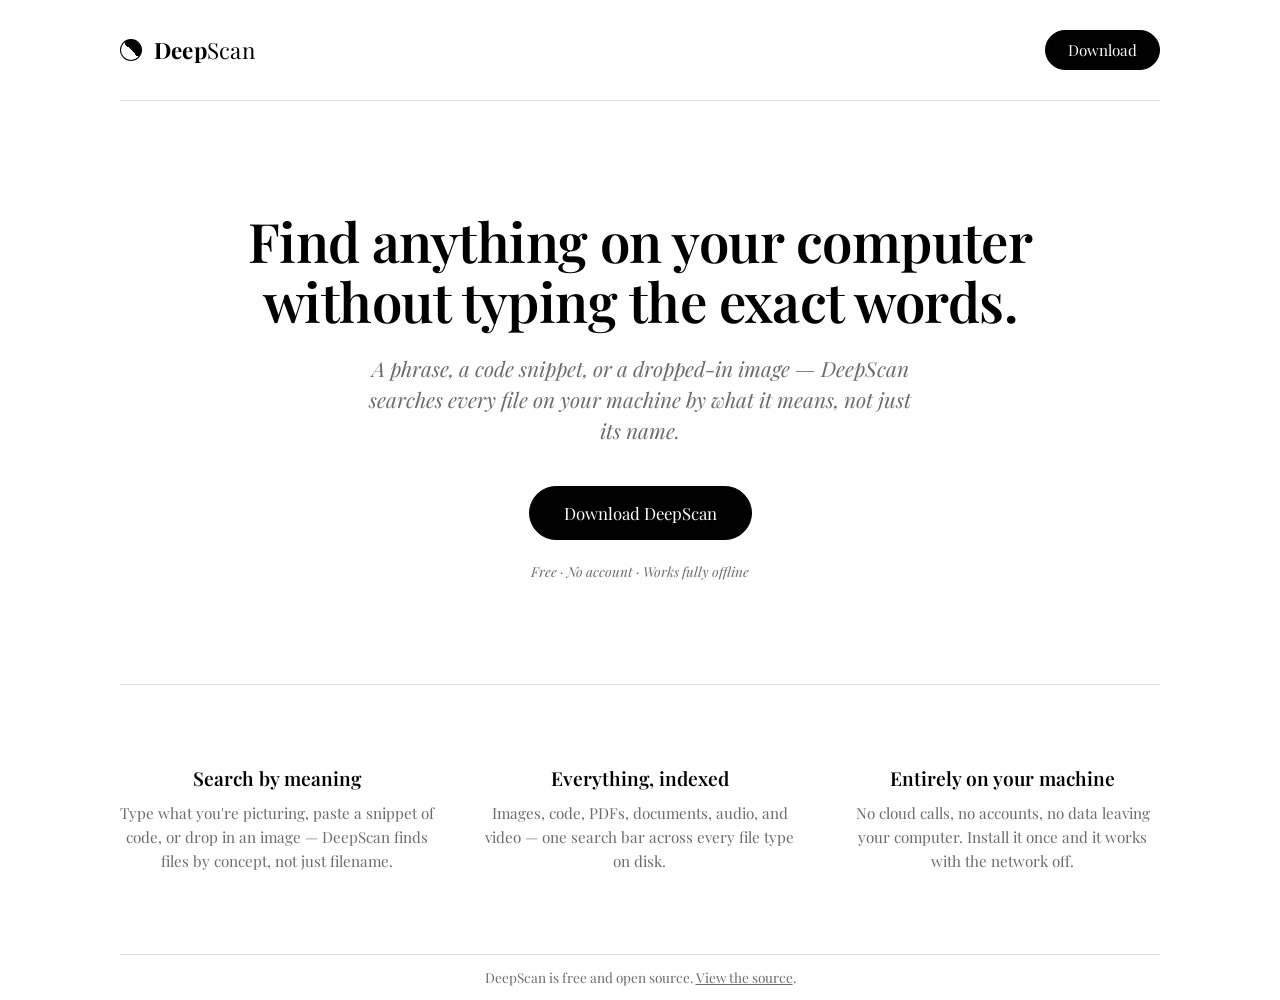
==== index.html @ e8c1fde6 "Add DeepScan showcase site: home + download pages Static black-and-white marketing site, separate fr" ====
<!DOCTYPE html>
<html lang="en">
<head>
<meta charset="UTF-8" />
<meta name="viewport" content="width=device-width, initial-scale=1.0" />
<title>DeepScan — search everything, locally</title>
<meta name="description" content="DeepScan is a free, fully local AI search app for your files — images, code, documents, audio, and video. No cloud, no accounts, works offline." />

<meta property="og:title" content="DeepScan" />
<meta property="og:description" content="Search every file on your computer with a phrase, a code snippet, or an image — 100% local, 100% free." />
<meta property="og:type" content="website" />

<link rel="icon" href="data:image/svg+xml,%3Csvg xmlns='http://www.w3.org/2000/svg' viewBox='0 0 32 32'%3E%3Ccircle cx='16' cy='16' r='14' fill='white' stroke='black' stroke-width='2'/%3E%3Cpath d='M16 2 A14 14 0 0 1 16 30 Z' fill='black'/%3E%3C/svg%3E" />

<link rel="preconnect" href="https://fonts.googleapis.com" />
<link rel="preconnect" href="https://fonts.gstatic.com" crossorigin />
<link href="https://fonts.googleapis.com/css2?family=Playfair+Display:ital,wght@0,400;0,600;0,700;1,400;1,500&display=swap" rel="stylesheet" />
<link rel="stylesheet" href="style.css" />
</head>
<body>

<nav class="site-nav wrap">
  <a class="brand" href="/">
    <span class="glyph" aria-hidden="true"></span>
    <span class="wordmark"><span class="bold">Deep</span><span class="light">Scan</span></span>
  </a>
  <a class="nav-download" href="/download">Download</a>
</nav>

<header class="hero wrap">
  <h1>Find anything on your computer<br />without typing the exact words.</h1>
  <p class="lede">A phrase, a code snippet, or a dropped-in image — DeepScan searches every
  file on your machine by what it means, not just its name.</p>
  <div class="cta-row">
    <a class="btn btn-primary" href="/download">Download DeepScan</a>
  </div>
  <p class="fine-print">Free · No account · Works fully offline</p>
</header>

<section class="features wrap">
  <div class="feature">
    <h3>Search by meaning</h3>
    <p>Type what you're picturing, paste a snippet of code, or drop in an
    image — DeepScan finds files by concept, not just filename.</p>
  </div>
  <div class="feature">
    <h3>Everything, indexed</h3>
    <p>Images, code, PDFs, documents, audio, and video — one search bar
    across every file type on disk.</p>
  </div>
  <div class="feature">
    <h3>Entirely on your machine</h3>
    <p>No cloud calls, no accounts, no data leaving your computer. Install
    it once and it works with the network off.</p>
  </div>
</section>

<footer class="wrap">
  <p>DeepScan is free and open source. <a href="https://github.com/izaan-cell/DeepScan">View the source</a>.</p>
</footer>

</body>
</html>
---- style.css ----
/* DeepScan showcase site — strict black & white, literary-editorial. */

:root {
  --ink: #000000;
  --paper: #ffffff;
  --rule: #dcdcdc;
  --gray-mid: #6b6b6b;
  --serif: "Playfair Display", Georgia, "Times New Roman", serif;
}

* { box-sizing: border-box; }

html, body {
  margin: 0;
  padding: 0;
  background: var(--paper);
  color: var(--ink);
  font-family: var(--serif);
  -webkit-font-smoothing: antialiased;
}

a { color: inherit; }

.wrap {
  max-width: 1040px;
  margin: 0 auto;
  padding: 0 40px;
}

/* ---------- Nav ---------- */

nav.site-nav {
  display: flex;
  align-items: center;
  justify-content: space-between;
  padding: 30px 0;
  border-bottom: 1px solid var(--rule);
}

.brand {
  display: flex;
  align-items: center;
  gap: 12px;
  text-decoration: none;
}

.brand .glyph {
  width: 22px;
  height: 22px;
  border-radius: 50%;
  border: 1.5px solid var(--ink);
  background: conic-gradient(var(--ink) 0deg 180deg, var(--paper) 180deg 360deg);
  transform: rotate(-45deg);
  flex-shrink: 0;
}

.brand .wordmark {
  font-size: 1.4rem;
  letter-spacing: 0.01em;
}

.brand .wordmark .light { font-weight: 400; }
.brand .wordmark .bold { font-weight: 700; }

.nav-download {
  font-family: var(--serif);
  font-size: 0.95rem;
  padding: 9px 22px;
  border: 1px solid var(--ink);
  background: var(--ink);
  color: var(--paper);
  text-decoration: none;
  border-radius: 999px;
  transition: background-color 0.15s ease, color 0.15s ease;
}

.nav-download:hover {
  background: var(--paper);
  color: var(--ink);
}

/* ---------- Hero ---------- */

.hero {
  padding: 110px 0 90px;
  text-align: center;
}

.hero h1 {
  font-size: 3.4rem;
  font-weight: 600;
  line-height: 1.1;
  margin: 0 0 22px;
  letter-spacing: -0.01em;
}

.hero .lede {
  font-size: 1.3rem;
  font-style: italic;
  color: var(--gray-mid);
  max-width: 560px;
  margin: 0 auto 40px;
  line-height: 1.5;
}

.cta-row {
  display: flex;
  justify-content: center;
  gap: 16px;
}

.btn {
  display: inline-block;
  font-family: var(--serif);
  font-size: 1.05rem;
  padding: 15px 34px;
  text-decoration: none;
  border-radius: 999px;
  border: 1px solid var(--ink);
  transition: background-color 0.15s ease, color 0.15s ease;
}

.btn-primary {
  background: var(--ink);
  color: var(--paper);
}
.btn-primary:hover {
  background: var(--paper);
  color: var(--ink);
}

.btn-secondary {
  background: var(--paper);
  color: var(--ink);
}
.btn-secondary:hover {
  background: var(--ink);
  color: var(--paper);
}

.hero .fine-print {
  margin-top: 22px;
  font-size: 0.85rem;
  color: var(--gray-mid);
  font-style: italic;
}

/* ---------- Feature strip ---------- */

.features {
  border-top: 1px solid var(--rule);
  padding: 80px 0;
  display: grid;
  grid-template-columns: repeat(3, 1fr);
  gap: 48px;
  text-align: center;
}

.feature h3 {
  font-size: 1.2rem;
  font-weight: 600;
  margin: 0 0 10px;
}

.feature p {
  font-size: 0.95rem;
  color: var(--gray-mid);
  line-height: 1.6;
  margin: 0;
}

/* ---------- Footer ---------- */

footer {
  border-top: 1px solid var(--rule);
  padding: 32px 0;
  text-align: center;
  font-size: 0.85rem;
  color: var(--gray-mid);
}

footer a { text-decoration: underline; }

/* ---------- Download page ---------- */

.download-hero {
  text-align: center;
  padding: 80px 0 40px;
}

.download-hero h1 {
  font-size: 2.2rem;
  font-weight: 600;
  margin: 0 0 14px;
}

.download-hero p {
  color: var(--gray-mid);
  font-style: italic;
  font-size: 1.1rem;
  margin: 0;
}

.platform-grid {
  display: grid;
  grid-template-columns: 1fr 1fr;
  gap: 1px;
  background: var(--rule);
  border: 1px solid var(--rule);
  margin: 60px 0 40px;
}

.platform-card {
  background: var(--paper);
  padding: 56px 40px;
  text-align: center;
  display: flex;
  flex-direction: column;
  align-items: center;
}

.platform-card .os-icon {
  width: 68px;
  height: 68px;
  margin-bottom: 28px;
}

.platform-card h2 {
  font-size: 1.4rem;
  font-weight: 600;
  margin: 0 0 6px;
}

.platform-card .os-sub {
  font-size: 0.85rem;
  color: var(--gray-mid);
  margin: 0 0 28px;
}

.platform-card.is-detected {
  position: relative;
}

.platform-card.is-detected::before {
  content: "recommended for your device";
  position: absolute;
  top: 18px;
  left: 50%;
  transform: translateX(-50%);
  font-size: 0.7rem;
  font-style: italic;
  color: var(--gray-mid);
}

.download-note {
  text-align: center;
  font-size: 0.85rem;
  color: var(--gray-mid);
  font-style: italic;
  max-width: 480px;
  margin: 0 auto 80px;
  line-height: 1.6;
}

@media (max-width: 640px) {
  .hero h1 { font-size: 2.4rem; }
  .features { grid-template-columns: 1fr; }
  .platform-grid { grid-template-columns: 1fr; }
}
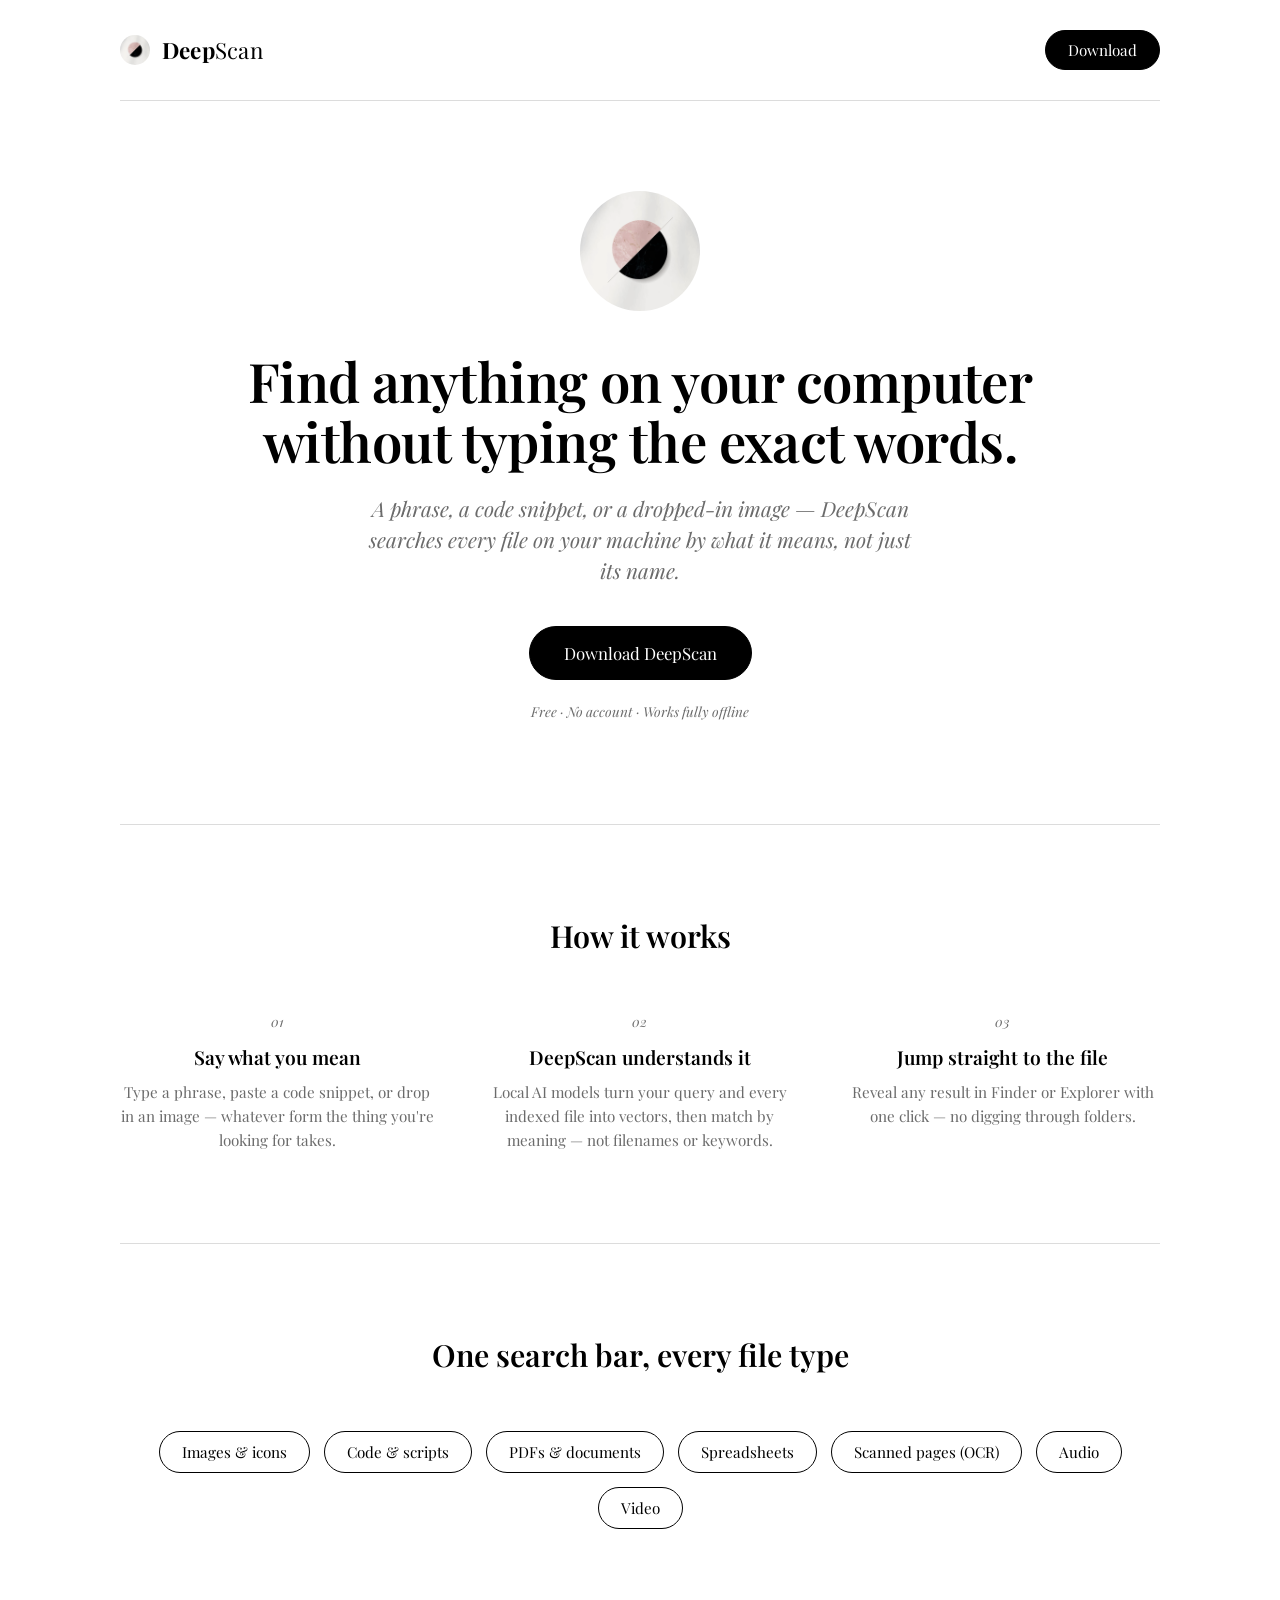
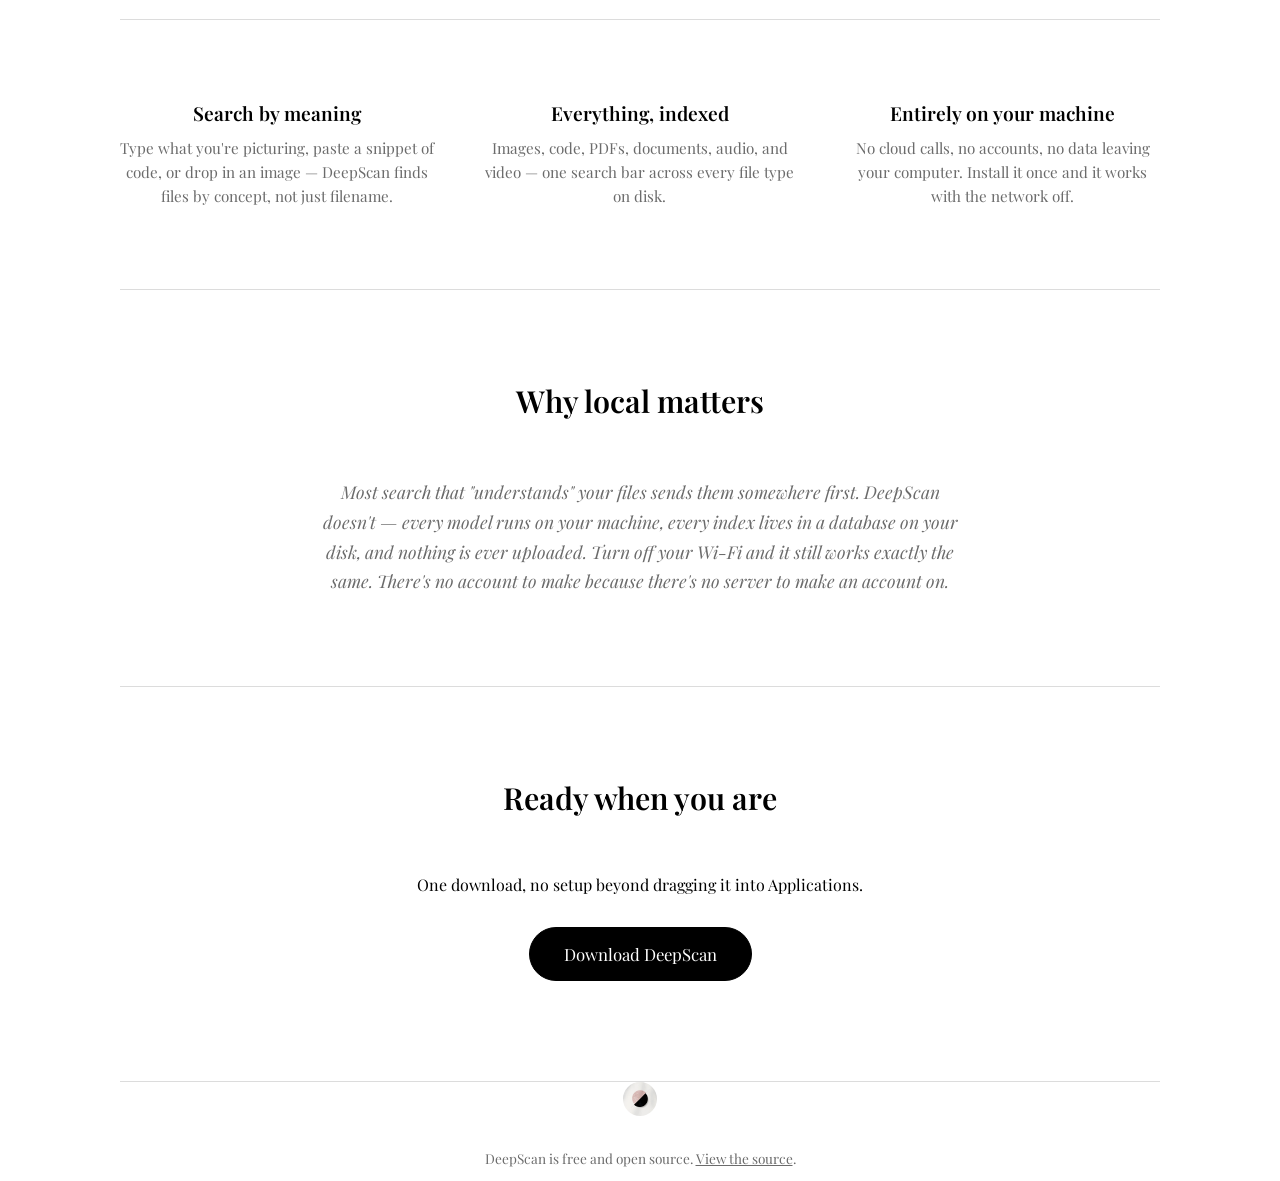
==== commit f2f546bd: "Use real DeepScan logo, expand homepage into a longer scroll - Swap the CSS glyph placeholder for th" ====
--- a/index.html
+++ b/index.html
@@ -8,9 +8,10 @@
 
 <meta property="og:title" content="DeepScan" />
 <meta property="og:description" content="Search every file on your computer with a phrase, a code snippet, or an image — 100% local, 100% free." />
+<meta property="og:image" content="/assets/deepscan-logo.png" />
 <meta property="og:type" content="website" />
 
-<link rel="icon" href="data:image/svg+xml,%3Csvg xmlns='http://www.w3.org/2000/svg' viewBox='0 0 32 32'%3E%3Ccircle cx='16' cy='16' r='14' fill='white' stroke='black' stroke-width='2'/%3E%3Cpath d='M16 2 A14 14 0 0 1 16 30 Z' fill='black'/%3E%3C/svg%3E" />
+<link rel="icon" type="image/png" href="/assets/favicon.png" />
 
 <link rel="preconnect" href="https://fonts.googleapis.com" />
 <link rel="preconnect" href="https://fonts.gstatic.com" crossorigin />
@@ -21,13 +22,14 @@
 
 <nav class="site-nav wrap">
   <a class="brand" href="/">
-    <span class="glyph" aria-hidden="true"></span>
+    <img class="brand-logo" src="/assets/deepscan-logo.png" alt="DeepScan" />
     <span class="wordmark"><span class="bold">Deep</span><span class="light">Scan</span></span>
   </a>
   <a class="nav-download" href="/download">Download</a>
 </nav>
 
 <header class="hero wrap">
+  <img class="hero-logo" src="/assets/deepscan-logo.png" alt="DeepScan" />
   <h1>Find anything on your computer<br />without typing the exact words.</h1>
   <p class="lede">A phrase, a code snippet, or a dropped-in image — DeepScan searches every
   file on your machine by what it means, not just its name.</p>
@@ -36,6 +38,43 @@
   </div>
   <p class="fine-print">Free · No account · Works fully offline</p>
 </header>
+
+<section class="how wrap">
+  <h2 class="section-title">How it works</h2>
+  <div class="how-steps">
+    <div class="how-step">
+      <span class="step-num">01</span>
+      <h3>Say what you mean</h3>
+      <p>Type a phrase, paste a code snippet, or drop in an image — whatever
+      form the thing you're looking for takes.</p>
+    </div>
+    <div class="how-step">
+      <span class="step-num">02</span>
+      <h3>DeepScan understands it</h3>
+      <p>Local AI models turn your query and every indexed file into
+      vectors, then match by meaning — not filenames or keywords.</p>
+    </div>
+    <div class="how-step">
+      <span class="step-num">03</span>
+      <h3>Jump straight to the file</h3>
+      <p>Reveal any result in Finder or Explorer with one click — no
+      digging through folders.</p>
+    </div>
+  </div>
+</section>
+
+<section class="filetypes wrap">
+  <h2 class="section-title">One search bar, every file type</h2>
+  <div class="pill-row">
+    <span class="pill">Images &amp; icons</span>
+    <span class="pill">Code &amp; scripts</span>
+    <span class="pill">PDFs &amp; documents</span>
+    <span class="pill">Spreadsheets</span>
+    <span class="pill">Scanned pages (OCR)</span>
+    <span class="pill">Audio</span>
+    <span class="pill">Video</span>
+  </div>
+</section>
 
 <section class="features wrap">
   <div class="feature">
@@ -55,7 +94,25 @@
   </div>
 </section>
 
+<section class="privacy wrap">
+  <h2 class="section-title">Why local matters</h2>
+  <p class="privacy-copy">Most search that "understands" your files sends them somewhere
+  first. DeepScan doesn't — every model runs on your machine, every index lives in a
+  database on your disk, and nothing is ever uploaded. Turn off your Wi-Fi and it still
+  works exactly the same. There's no account to make because there's no server to make
+  an account on.</p>
+</section>
+
+<section class="closing wrap">
+  <h2 class="section-title">Ready when you are</h2>
+  <p class="lede">One download, no setup beyond dragging it into Applications.</p>
+  <div class="cta-row">
+    <a class="btn btn-primary" href="/download">Download DeepScan</a>
+  </div>
+</section>
+
 <footer class="wrap">
+  <img class="footer-logo" src="/assets/deepscan-logo.png" alt="DeepScan" />
   <p>DeepScan is free and open source. <a href="https://github.com/izaan-cell/DeepScan">View the source</a>.</p>
 </footer>
 
--- a/style.css
+++ b/style.css
@@ -44,14 +44,12 @@
   text-decoration: none;
 }
 
-.brand .glyph {
-  width: 22px;
-  height: 22px;
+.brand-logo {
+  width: 30px;
+  height: 30px;
   border-radius: 50%;
-  border: 1.5px solid var(--ink);
-  background: conic-gradient(var(--ink) 0deg 180deg, var(--paper) 180deg 360deg);
-  transform: rotate(-45deg);
   flex-shrink: 0;
+  object-fit: cover;
 }
 
 .brand .wordmark {
@@ -82,8 +80,16 @@
 /* ---------- Hero ---------- */
 
 .hero {
-  padding: 110px 0 90px;
-  text-align: center;
+  padding: 90px 0 90px;
+  text-align: center;
+}
+
+.hero-logo {
+  width: 120px;
+  height: 120px;
+  border-radius: 50%;
+  object-fit: cover;
+  margin-bottom: 36px;
 }
 
 .hero h1 {
@@ -145,6 +151,104 @@
   font-style: italic;
 }
 
+/* ---------- Section title ---------- */
+
+.section-title {
+  text-align: center;
+  font-size: 1.9rem;
+  font-weight: 600;
+  margin: 0 0 56px;
+}
+
+/* ---------- How it works ---------- */
+
+.how {
+  padding: 90px 0;
+  border-top: 1px solid var(--rule);
+}
+
+.how-steps {
+  display: grid;
+  grid-template-columns: repeat(3, 1fr);
+  gap: 48px;
+}
+
+.how-step {
+  text-align: center;
+}
+
+.step-num {
+  display: block;
+  font-size: 0.85rem;
+  color: var(--gray-mid);
+  font-style: italic;
+  margin-bottom: 14px;
+}
+
+.how-step h3 {
+  font-size: 1.2rem;
+  font-weight: 600;
+  margin: 0 0 10px;
+}
+
+.how-step p {
+  font-size: 0.95rem;
+  color: var(--gray-mid);
+  line-height: 1.6;
+  margin: 0;
+}
+
+/* ---------- File types ---------- */
+
+.filetypes {
+  padding: 90px 0;
+  border-top: 1px solid var(--rule);
+  text-align: center;
+}
+
+.pill-row {
+  display: flex;
+  flex-wrap: wrap;
+  justify-content: center;
+  gap: 14px;
+}
+
+.pill {
+  font-size: 0.95rem;
+  padding: 10px 22px;
+  border: 1px solid var(--ink);
+  border-radius: 999px;
+}
+
+/* ---------- Privacy ---------- */
+
+.privacy {
+  padding: 90px 0;
+  border-top: 1px solid var(--rule);
+  text-align: center;
+}
+
+.privacy-copy {
+  max-width: 640px;
+  margin: 0 auto;
+  font-size: 1.1rem;
+  line-height: 1.7;
+  color: var(--gray-mid);
+  font-style: italic;
+}
+
+/* ---------- Closing CTA ---------- */
+
+.closing {
+  padding: 90px 0 100px;
+  border-top: 1px solid var(--rule);
+  text-align: center;
+}
+
+.closing .lede {
+  margin-bottom: 32px;
+}
+
 /* ---------- Feature strip ---------- */
 
 .features {
@@ -173,10 +277,18 @@
 
 footer {
   border-top: 1px solid var(--rule);
-  padding: 32px 0;
-  text-align: center;
-  font-size: 0.85rem;
-  color: var(--gray-mid);
+  padding: 40px 0;
+  text-align: center;
+  font-size: 0.85rem;
+  color: var(--gray-mid);
+}
+
+.footer-logo {
+  width: 34px;
+  height: 34px;
+  border-radius: 50%;
+  object-fit: cover;
+  margin-bottom: 16px;
 }
 
 footer a { text-decoration: underline; }
@@ -265,5 +377,6 @@
 @media (max-width: 640px) {
   .hero h1 { font-size: 2.4rem; }
   .features { grid-template-columns: 1fr; }
+  .how-steps { grid-template-columns: 1fr; }
   .platform-grid { grid-template-columns: 1fr; }
 }
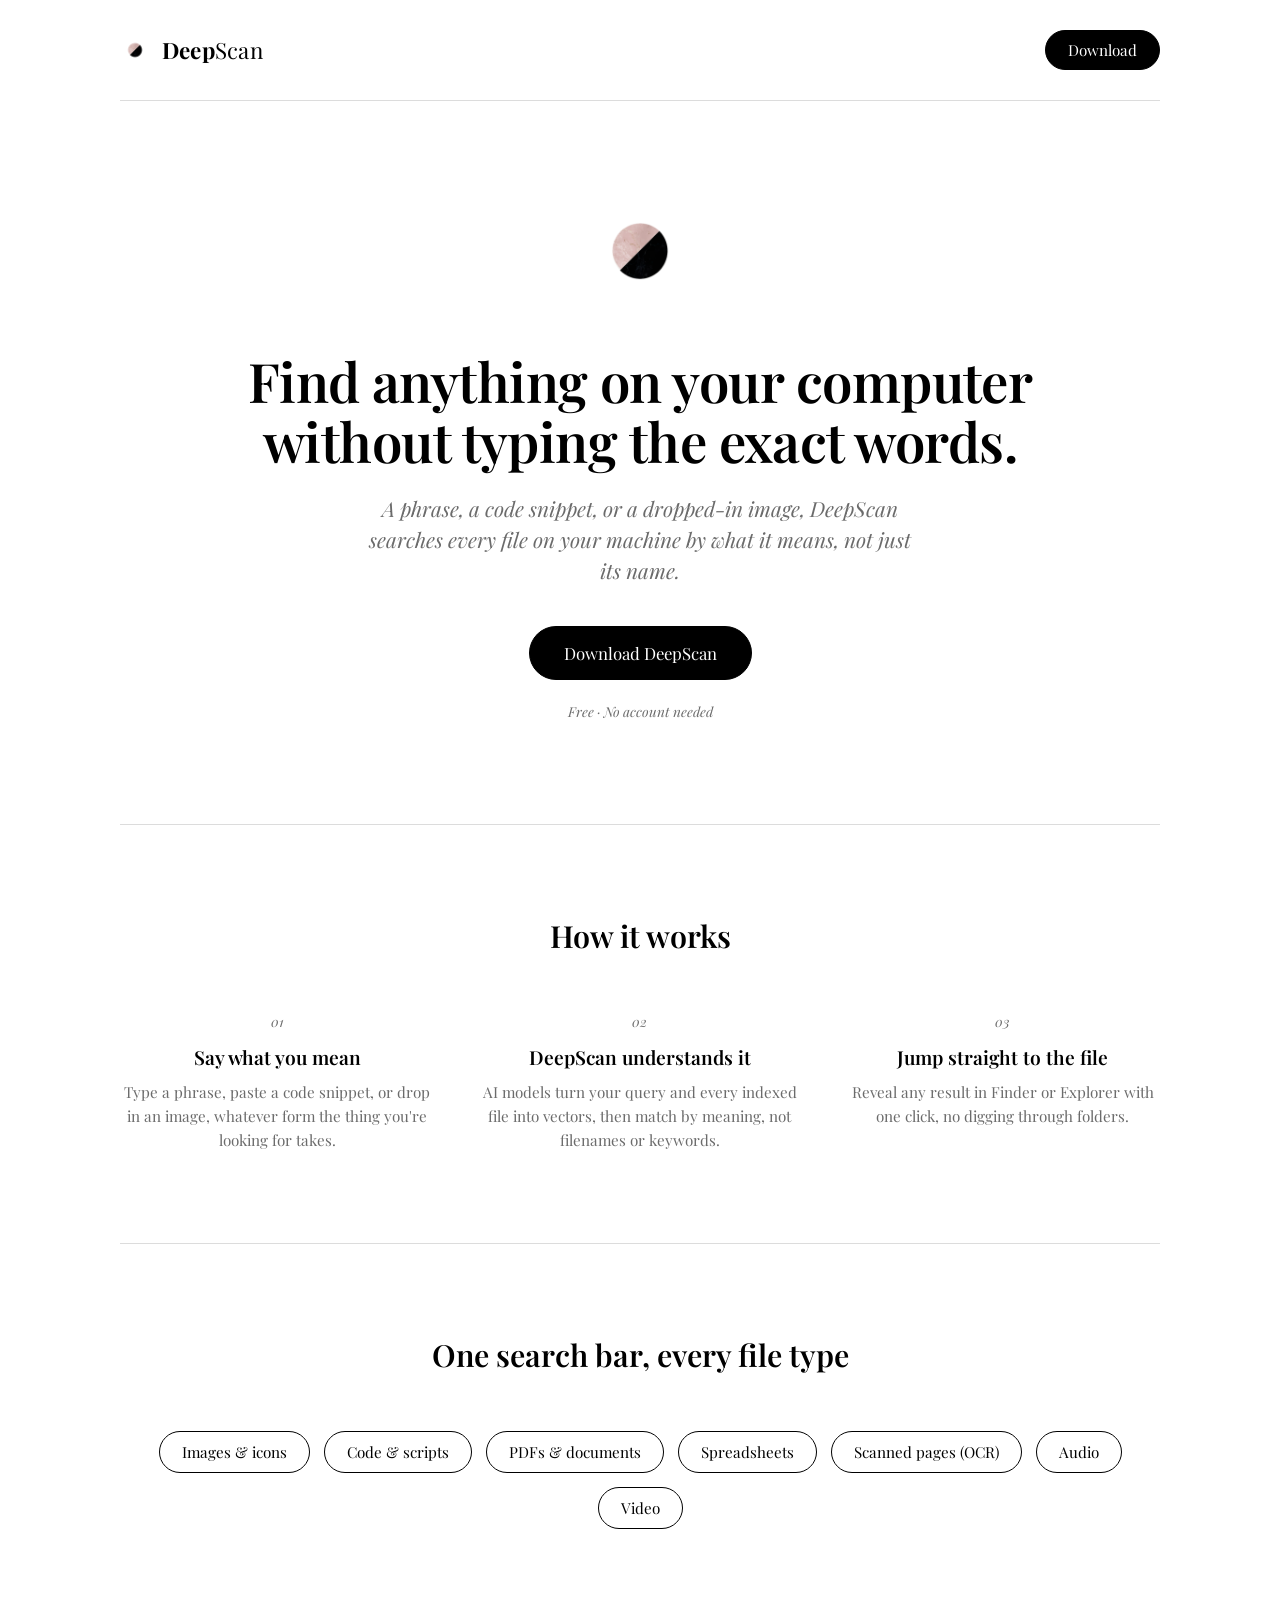
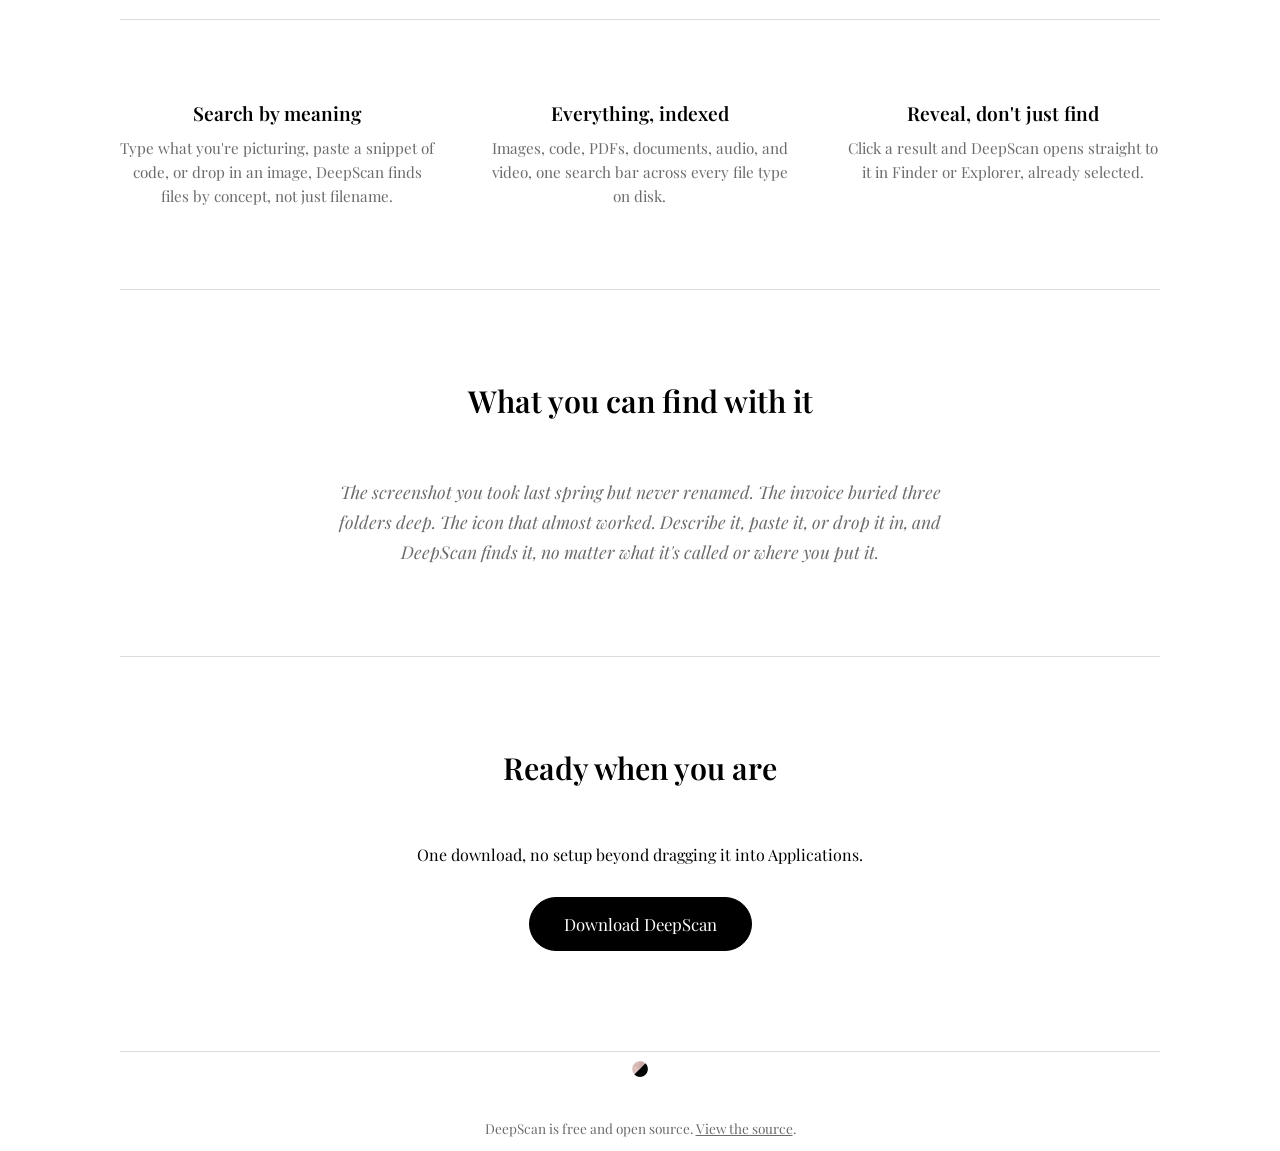
==== commit af6421d2: "Fix logo shadow artifact, drop offline-bragging copy, add dmg download - Logo: color-fuzz keying was" ====
--- a/index.html
+++ b/index.html
@@ -3,11 +3,11 @@
 <head>
 <meta charset="UTF-8" />
 <meta name="viewport" content="width=device-width, initial-scale=1.0" />
-<title>DeepScan — search everything, locally</title>
-<meta name="description" content="DeepScan is a free, fully local AI search app for your files — images, code, documents, audio, and video. No cloud, no accounts, works offline." />
+<title>DeepScan, search everything on your computer</title>
+<meta name="description" content="DeepScan is a free AI search app for your files: images, code, documents, audio, and video." />
 
 <meta property="og:title" content="DeepScan" />
-<meta property="og:description" content="Search every file on your computer with a phrase, a code snippet, or an image — 100% local, 100% free." />
+<meta property="og:description" content="Search every file on your computer with a phrase, a code snippet, or an image." />
 <meta property="og:image" content="/assets/deepscan-logo.png" />
 <meta property="og:type" content="website" />
 
@@ -31,12 +31,12 @@
 <header class="hero wrap">
   <img class="hero-logo" src="/assets/deepscan-logo.png" alt="DeepScan" />
   <h1>Find anything on your computer<br />without typing the exact words.</h1>
-  <p class="lede">A phrase, a code snippet, or a dropped-in image — DeepScan searches every
+  <p class="lede">A phrase, a code snippet, or a dropped-in image, DeepScan searches every
   file on your machine by what it means, not just its name.</p>
   <div class="cta-row">
     <a class="btn btn-primary" href="/download">Download DeepScan</a>
   </div>
-  <p class="fine-print">Free · No account · Works fully offline</p>
+  <p class="fine-print">Free · No account needed</p>
 </header>
 
 <section class="how wrap">
@@ -45,19 +45,19 @@
     <div class="how-step">
       <span class="step-num">01</span>
       <h3>Say what you mean</h3>
-      <p>Type a phrase, paste a code snippet, or drop in an image — whatever
+      <p>Type a phrase, paste a code snippet, or drop in an image, whatever
       form the thing you're looking for takes.</p>
     </div>
     <div class="how-step">
       <span class="step-num">02</span>
       <h3>DeepScan understands it</h3>
-      <p>Local AI models turn your query and every indexed file into
-      vectors, then match by meaning — not filenames or keywords.</p>
+      <p>AI models turn your query and every indexed file into
+      vectors, then match by meaning, not filenames or keywords.</p>
     </div>
     <div class="how-step">
       <span class="step-num">03</span>
       <h3>Jump straight to the file</h3>
-      <p>Reveal any result in Finder or Explorer with one click — no
+      <p>Reveal any result in Finder or Explorer with one click, no
       digging through folders.</p>
     </div>
   </div>
@@ -80,27 +80,25 @@
   <div class="feature">
     <h3>Search by meaning</h3>
     <p>Type what you're picturing, paste a snippet of code, or drop in an
-    image — DeepScan finds files by concept, not just filename.</p>
+    image, DeepScan finds files by concept, not just filename.</p>
   </div>
   <div class="feature">
     <h3>Everything, indexed</h3>
-    <p>Images, code, PDFs, documents, audio, and video — one search bar
+    <p>Images, code, PDFs, documents, audio, and video, one search bar
     across every file type on disk.</p>
   </div>
   <div class="feature">
-    <h3>Entirely on your machine</h3>
-    <p>No cloud calls, no accounts, no data leaving your computer. Install
-    it once and it works with the network off.</p>
+    <h3>Reveal, don't just find</h3>
+    <p>Click a result and DeepScan opens straight to it in Finder or
+    Explorer, already selected.</p>
   </div>
 </section>
 
-<section class="privacy wrap">
-  <h2 class="section-title">Why local matters</h2>
-  <p class="privacy-copy">Most search that "understands" your files sends them somewhere
-  first. DeepScan doesn't — every model runs on your machine, every index lives in a
-  database on your disk, and nothing is ever uploaded. Turn off your Wi-Fi and it still
-  works exactly the same. There's no account to make because there's no server to make
-  an account on.</p>
+<section class="examples wrap">
+  <h2 class="section-title">What you can find with it</h2>
+  <p class="examples-copy">The screenshot you took last spring but never renamed. The
+  invoice buried three folders deep. The icon that almost worked. Describe it, paste it,
+  or drop it in, and DeepScan finds it, no matter what it's called or where you put it.</p>
 </section>
 
 <section class="closing wrap">
--- a/style.css
+++ b/style.css
@@ -1,4 +1,4 @@
-/* DeepScan showcase site — strict black & white, literary-editorial. */
+/* DeepScan showcase site, strict black & white, literary-editorial. */
 
 :root {
   --ink: #000000;
@@ -220,15 +220,15 @@
   border-radius: 999px;
 }
 
-/* ---------- Privacy ---------- */
-
-.privacy {
+/* ---------- Examples ---------- */
+
+.examples {
   padding: 90px 0;
   border-top: 1px solid var(--rule);
   text-align: center;
 }
 
-.privacy-copy {
+.examples-copy {
   max-width: 640px;
   margin: 0 auto;
   font-size: 1.1rem;
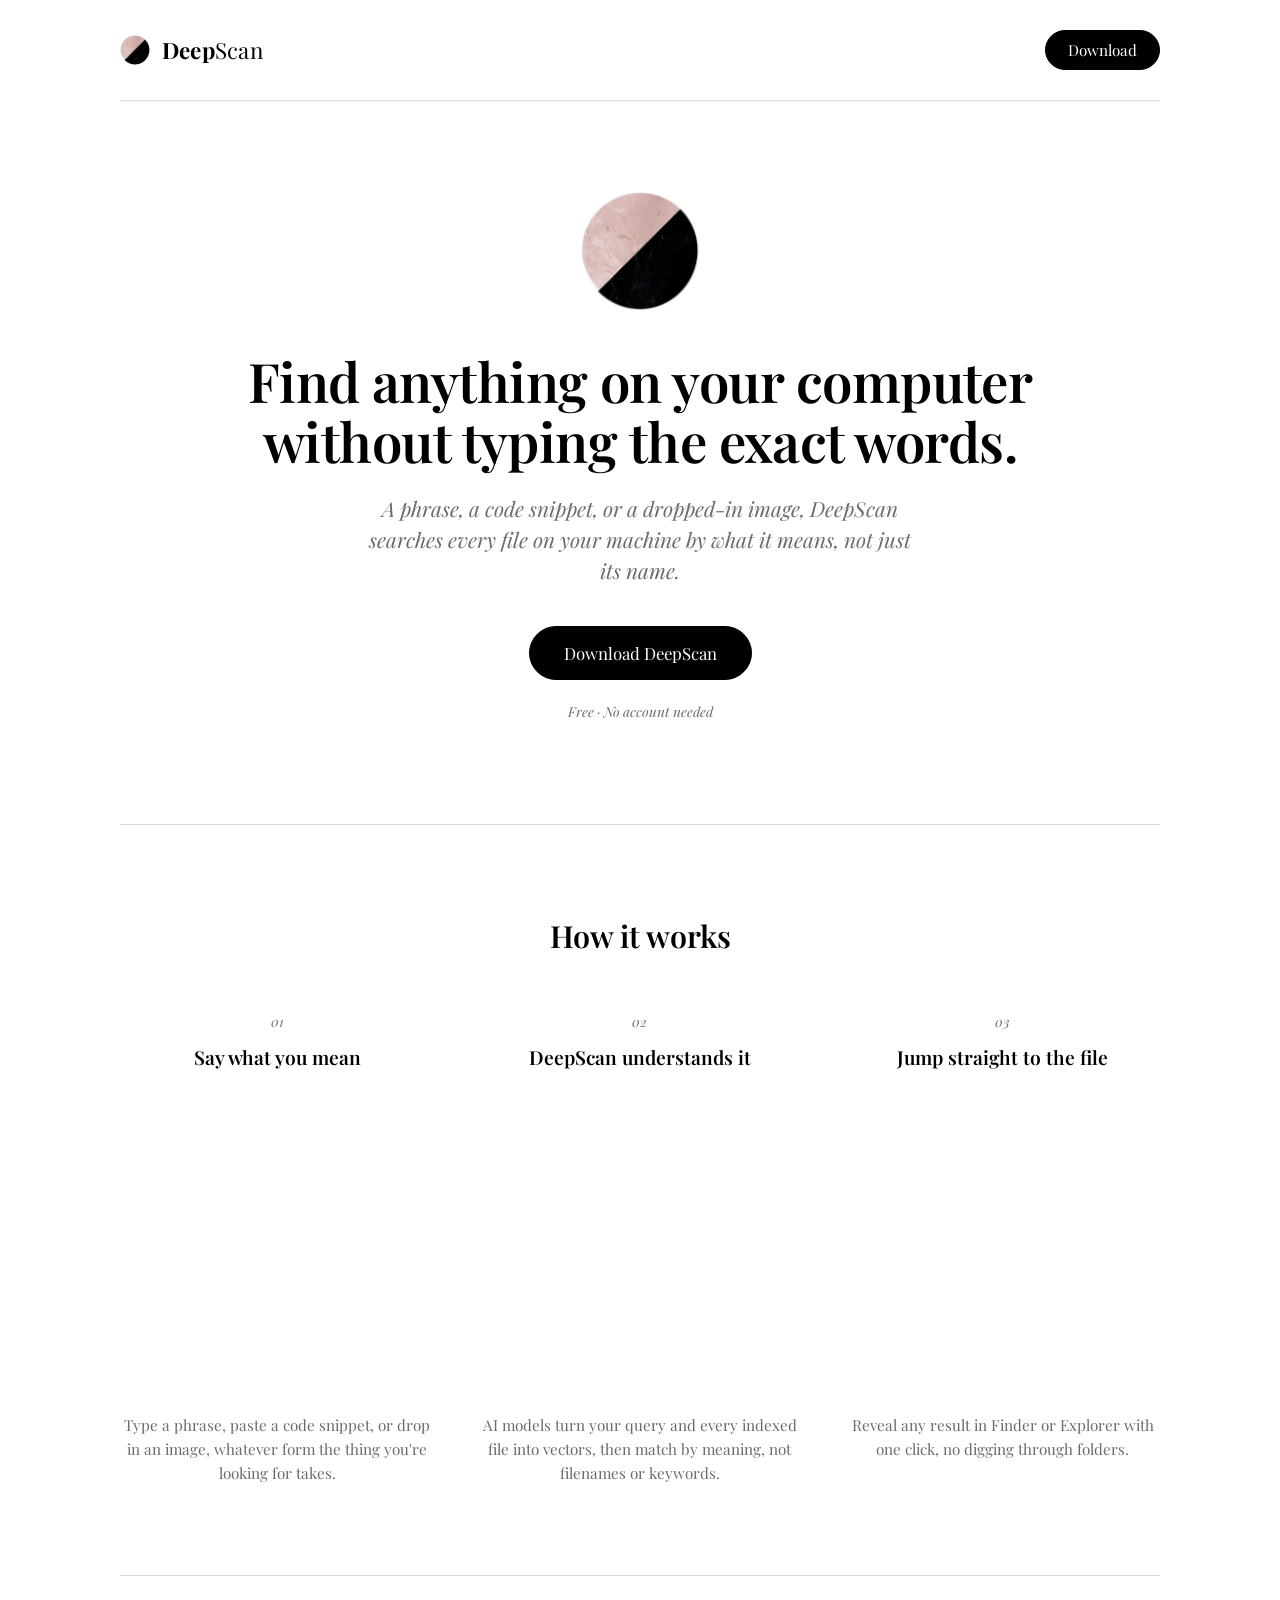
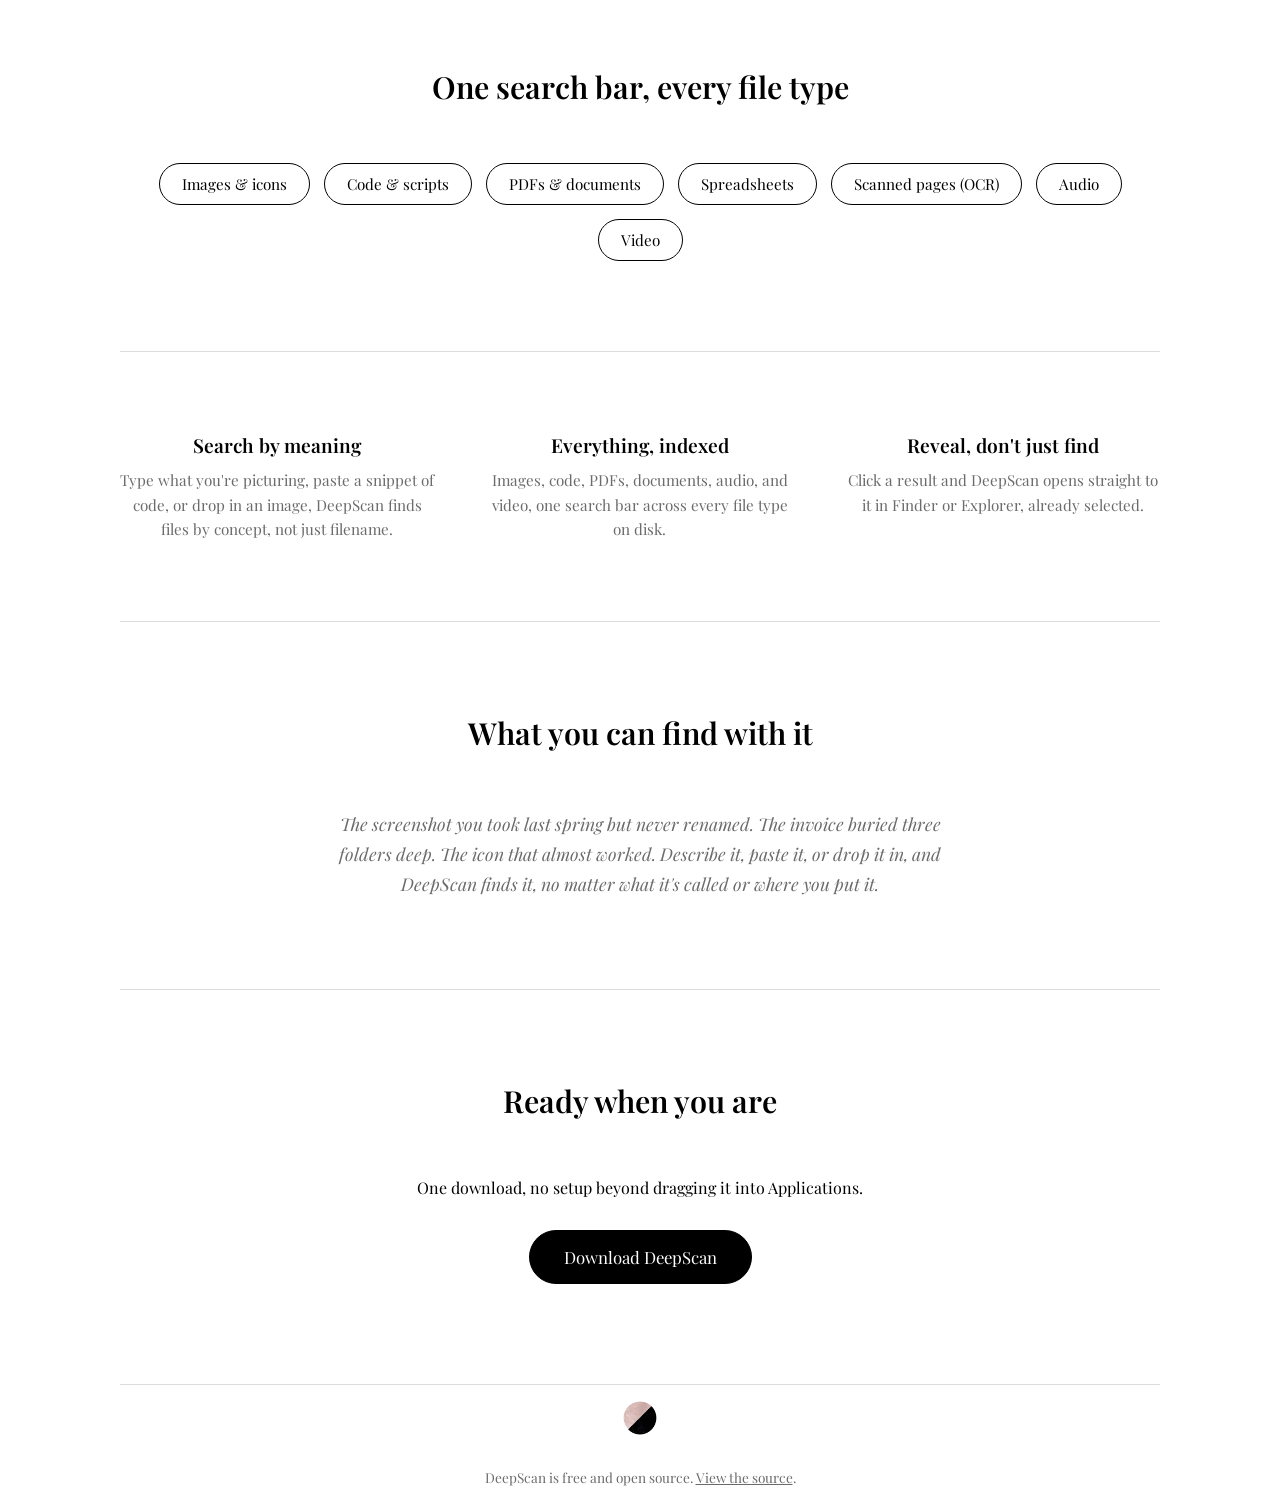
==== commit 774677a3: "Add per-step demo video slots to How it works; nudge footer logo down The three "How it works" steps" ====
--- a/index.html
+++ b/index.html
@@ -45,18 +45,33 @@
     <div class="how-step">
       <span class="step-num">01</span>
       <h3>Say what you mean</h3>
+      <div class="how-step-media">
+        <video autoplay muted loop playsinline poster="assets/how-1-poster.jpg">
+          <source src="assets/how-1.mp4" type="video/mp4" />
+        </video>
+      </div>
       <p>Type a phrase, paste a code snippet, or drop in an image, whatever
       form the thing you're looking for takes.</p>
     </div>
     <div class="how-step">
       <span class="step-num">02</span>
       <h3>DeepScan understands it</h3>
+      <div class="how-step-media">
+        <video autoplay muted loop playsinline poster="assets/how-2-poster.jpg">
+          <source src="assets/how-2.mp4" type="video/mp4" />
+        </video>
+      </div>
       <p>AI models turn your query and every indexed file into
       vectors, then match by meaning, not filenames or keywords.</p>
     </div>
     <div class="how-step">
       <span class="step-num">03</span>
       <h3>Jump straight to the file</h3>
+      <div class="how-step-media">
+        <video autoplay muted loop playsinline poster="assets/how-3-poster.jpg">
+          <source src="assets/how-3.mp4" type="video/mp4" />
+        </video>
+      </div>
       <p>Reveal any result in Finder or Explorer with one click, no
       digging through folders.</p>
     </div>
--- a/style.css
+++ b/style.css
@@ -185,6 +185,26 @@
   margin-bottom: 14px;
 }
 
+/* Square, self-looping demo clip per step — muted autoplay video instead
+   of an actual .gif file: same "just replays by itself" effect the eye
+   sees, at a fraction of the file size and with far less banding/noise
+   than GIF's 256-color palette. */
+.how-step-media {
+  aspect-ratio: 1 / 1;
+  width: 100%;
+  margin: 4px 0 18px;
+  border: 1px solid var(--rule-strong);
+  background: var(--gray-soft);
+  overflow: hidden;
+}
+
+.how-step-media video {
+  display: block;
+  width: 100%;
+  height: 100%;
+  object-fit: cover;
+}
+
 .how-step h3 {
   font-size: 1.2rem;
   font-weight: 600;
@@ -288,6 +308,7 @@
   height: 34px;
   border-radius: 50%;
   object-fit: cover;
+  margin-top: 16px;
   margin-bottom: 16px;
 }
 
@@ -364,14 +385,35 @@
   color: var(--gray-mid);
 }
 
-.download-note {
-  text-align: center;
-  font-size: 0.85rem;
-  color: var(--gray-mid);
-  font-style: italic;
-  max-width: 480px;
+.install-notice {
+  max-width: 560px;
   margin: 0 auto 80px;
+  border: 2px solid var(--ink);
+  padding: 28px 32px;
+}
+
+.notice-label {
+  margin: 0 0 16px;
+  font-size: 0.8rem;
+  font-weight: 700;
+  letter-spacing: 0.08em;
+  text-transform: uppercase;
+  font-style: normal;
+}
+
+.install-notice p:not(.notice-label) {
+  font-size: 1rem;
+  color: var(--ink);
   line-height: 1.6;
+  margin: 0 0 14px;
+}
+
+.install-notice p:last-child {
+  margin-bottom: 0;
+}
+
+.install-notice strong {
+  font-weight: 700;
 }
 
 @media (max-width: 640px) {
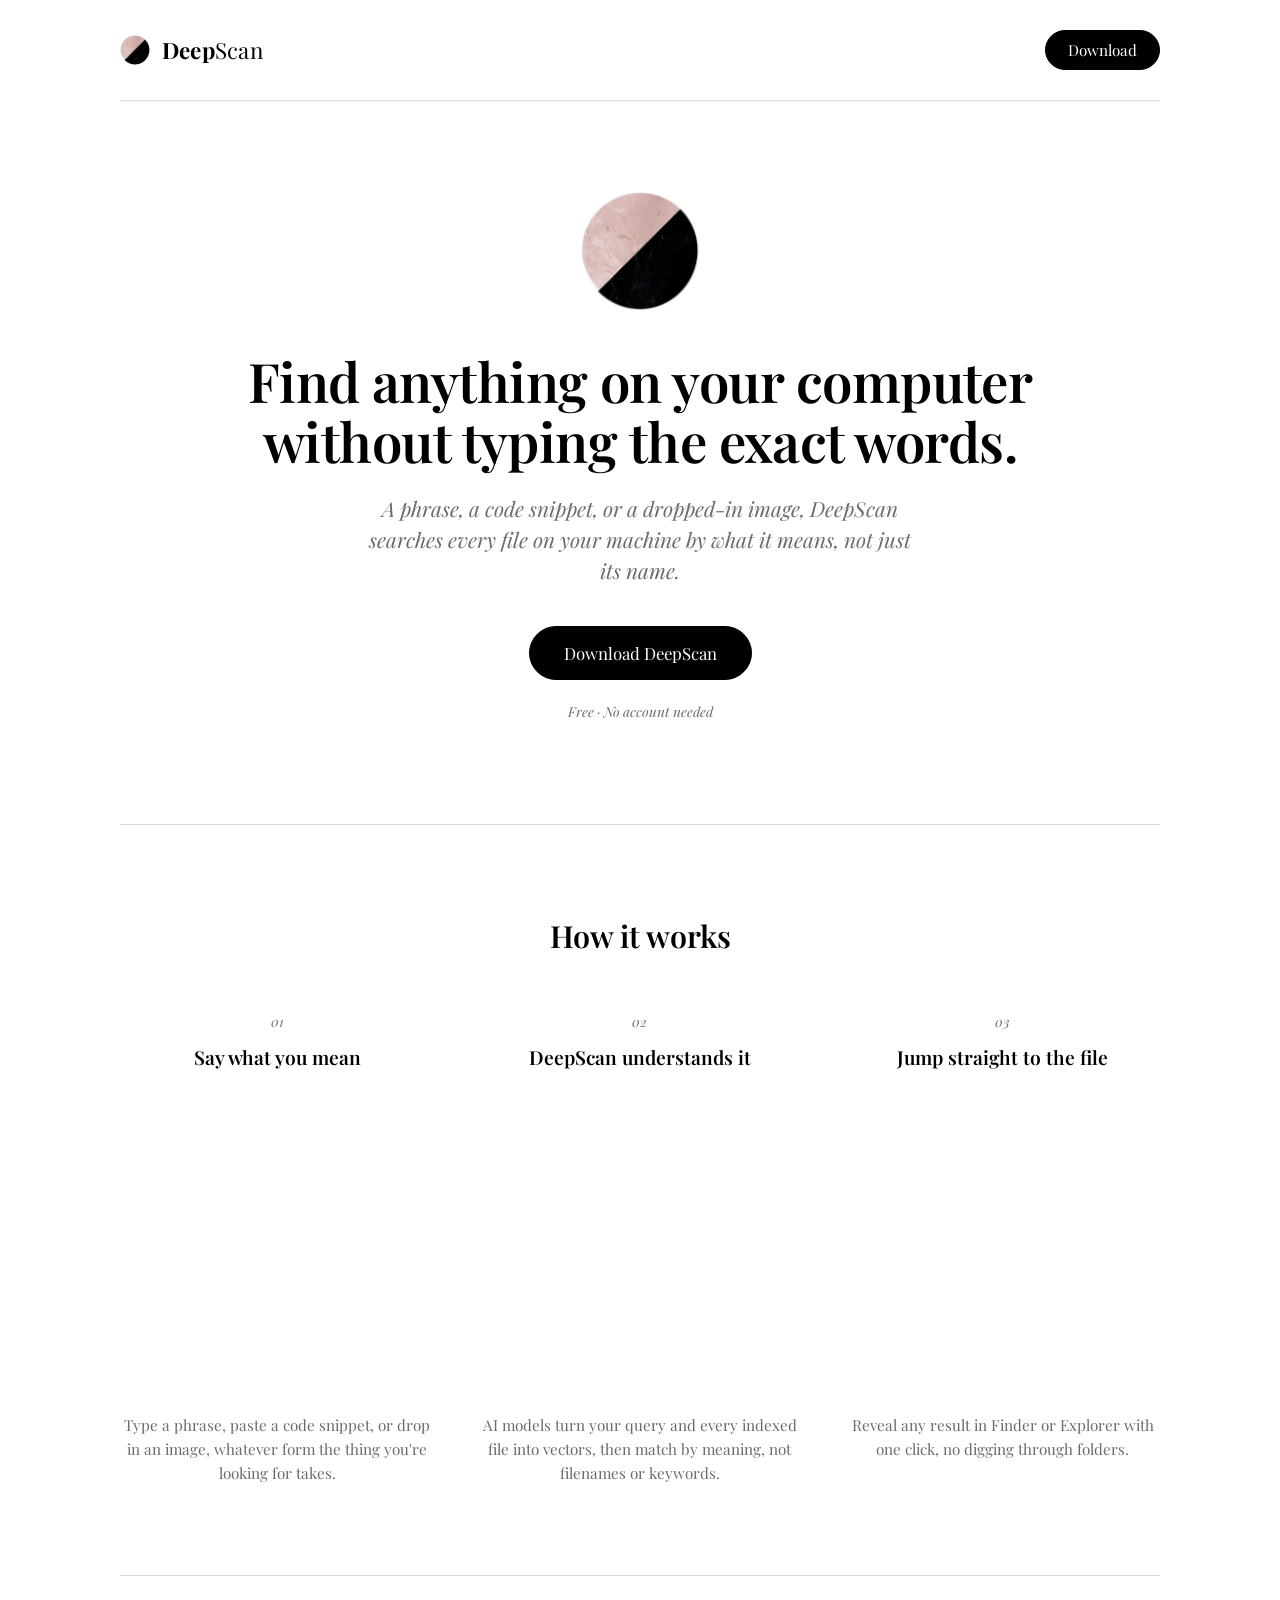
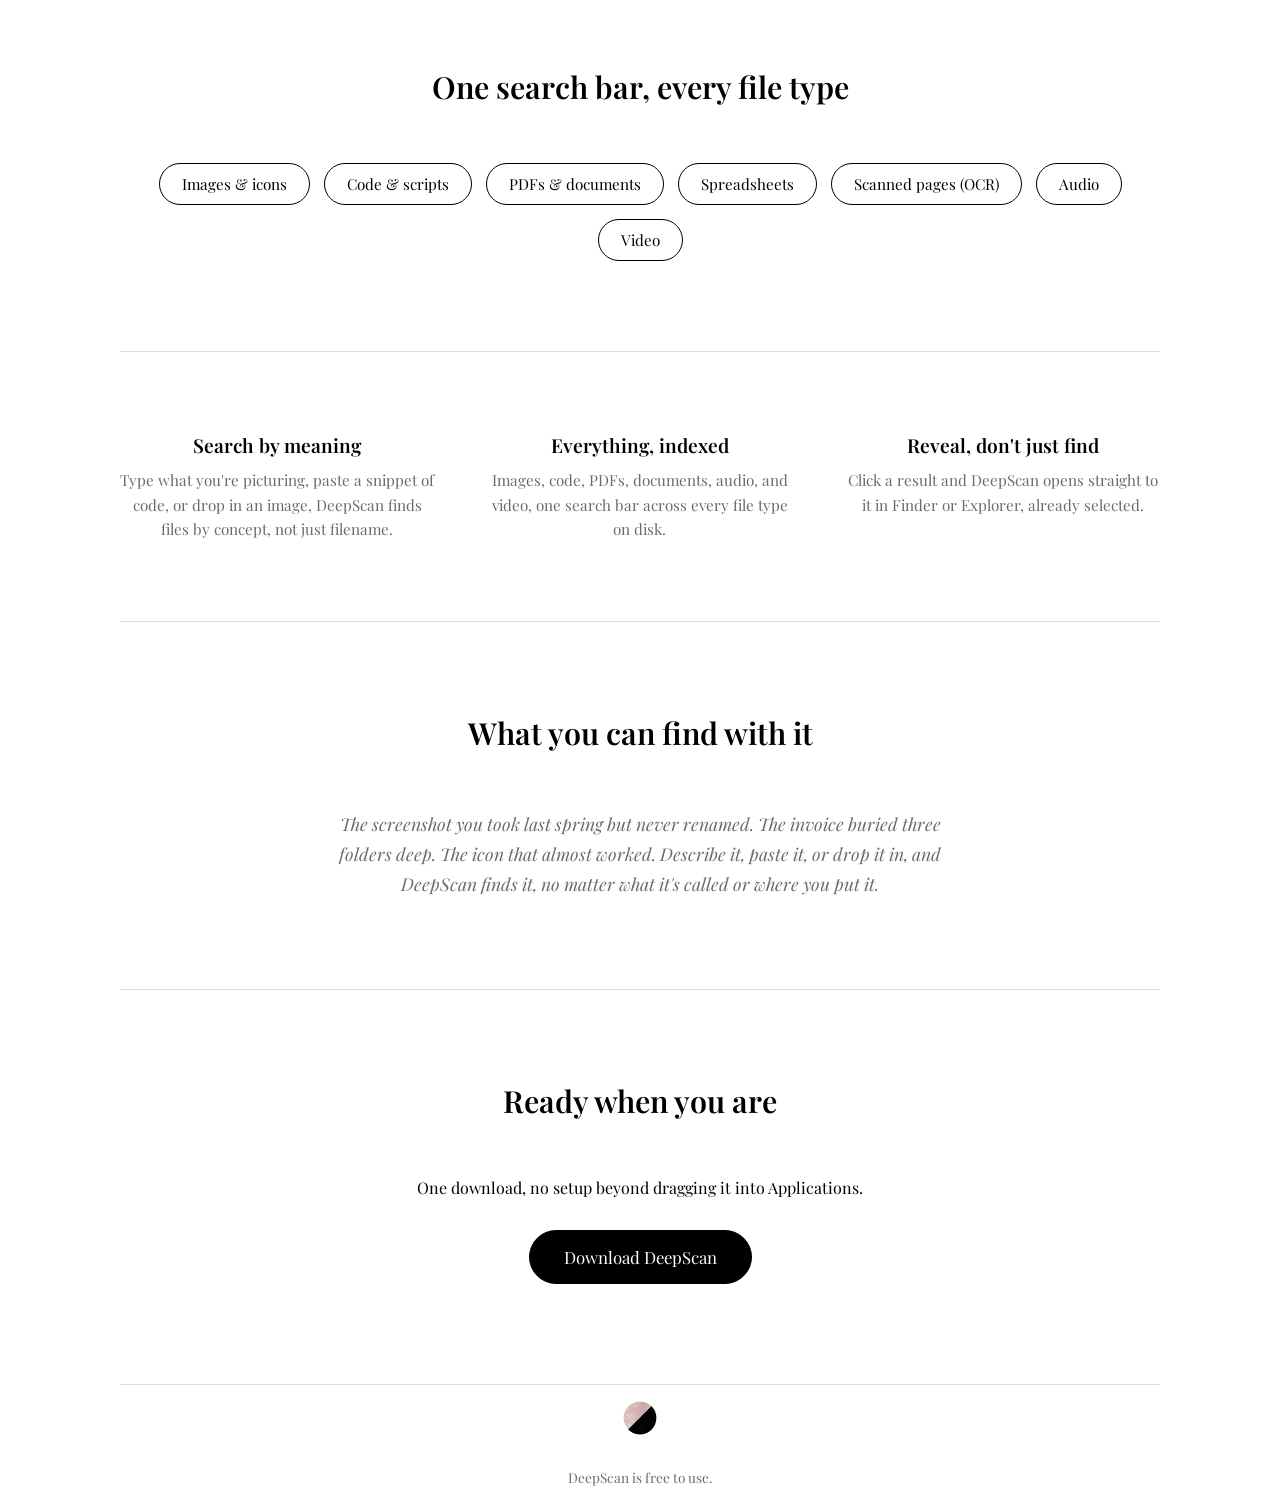
==== commit 8aa72f22: "Point download buttons at the public releases repo, drop open-source messaging The Mac/Windows downl" ====
--- a/index.html
+++ b/index.html
@@ -126,7 +126,7 @@
 
 <footer class="wrap">
   <img class="footer-logo" src="/assets/deepscan-logo.png" alt="DeepScan" />
-  <p>DeepScan is free and open source. <a href="https://github.com/izaan-cell/DeepScan">View the source</a>.</p>
+  <p>DeepScan is free to use.</p>
 </footer>
 
 </body>
